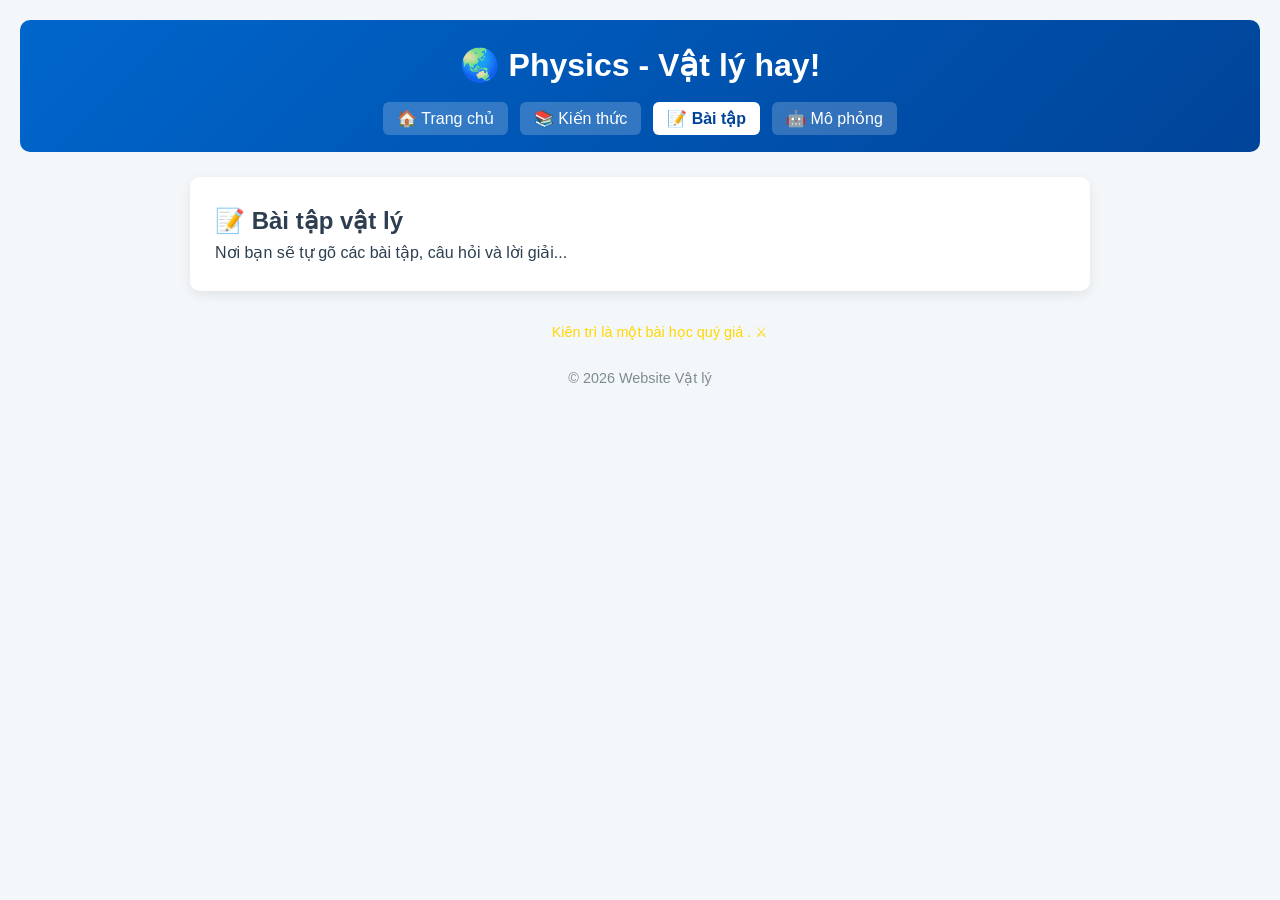
==== Baitap.html @ 43172069 "Add files via upload" ====
<!doctype html>
<html lang="vi">
  <head>
    <meta charset="UTF-8" />
    <meta name="viewport" content="width=device-width, initial-scale=1.0" />
    <title>Bài tập - Physics</title>
    <link rel="stylesheet" href="style.css" />
  </head>
  <body>
    <header>
      <h1>🌏 Physics - Vật lý hay!</h1>
      <nav>
        <ul>
          <li><a href="index.html">🏠 Trang chủ</a></li>
          <li><a href="Kienthuc.html">📚 Kiến thức</a></li>
          <li><a href="Baitap.html" class="active">📝 Bài tập</a></li>
          <li><a href="Mophong.html">🤖 Mô phỏng</a></li>
        </ul>
      </nav>
    </header>

    <main>
      <h2>📝 Bài tập vật lý</h2>
      <p>Nơi bạn sẽ tự gõ các bài tập, câu hỏi và lời giải...</p>
    </main>

    <footer>
      <pre style="color: gold">
          Kiên trì là một bài học quý giá . ⚔
      </pre>
      <p>© 2026 Website Vật lý</p>
    </footer>
  </body>
</html>
---- style.css ----
/* 1. BACKGROUND: Ảnh nền toàn trang */
body {
  background-image: url("images/hinhanh2.jpg"); /* Đường dẫn đến ảnh nền */
  background-size: cover; /* Ảnh phủ kín màn hình */
  background-position: center; /* Căn giữa ảnh */
  background-repeat: no-repeat; /* Không lặp lại ảnh */
  background-attachment: fixed; /* Ảnh cố định khi cuộn */
}
/* 1. RESET: Xóa khoảng cách mặc định của trình duyệt, giúp tính toán kích thước dễ hơn */
* {
  margin: 0; /* Xóa khoảng cách ngoài */
  padding: 0; /* Xóa khoảng cách trong */
  box-sizing: border-box; /* Tính toán kích thước bao gồm padding và border */
  font-family: "Segoe UI", Arial, sans-serif; /* Font chữ hiện đại, dễ đọc */
}

/* 2. BODY: Màu nền nhẹ, căn chỉnh font */
body {
  background-color: #f4f7fa; /* Màu nền sáng, dễ chịu */
  color: #2c3e50; /* Màu chữ tối, dễ đọc */
  line-height: 1.6; /* Khoảng cách giữa các dòng */
  padding: 20px; /* Khoảng cách xung quanh nội dung */
}

/* 3. HEADER: Khung chứa tiêu đề + menu */
header {
  background: linear-gradient(
    135deg,
    #0066cc,
    #004499
  ); /* Màu nền gradient từ xanh sáng đến xanh đậm */
  color: white; /* Màu chữ trắng nổi bật trên nền xanh */
  padding: 20px; /* Khoảng cách bên trong */
  text-align: center; /* Căn giữa nội dung */
  border-radius: 10px; /* Bo góc cho header */
  margin-bottom: 25px; /* Khoảng cách dưới header */
}

/* 4. NAV: Xếp menu ngang bằng Flexbox */
nav ul {
  list-style: none; /* Bỏ dấu chấm đầu dòng */
  display: flex; /* Chuyển danh sách thành hàng ngang */
  justify-content: center; /* Căn giữa */
  gap: 12px; /* Khoảng cách giữa các mục */
  flex-wrap: wrap; /* Tự xuống dòng nếu màn hình hẹp */
  margin-top: 15px; /* Khoảng cách trên so với tiêu đề */
}

/* 5. LINK: Trang trí liên kết */
nav a {
  text-decoration: none; /* Bỏ gạch chân */
  color: white; /* Màu chữ trắng */
  background: rgba(255, 255, 255, 0.2); /* Nền trắng mờ cho link */
  padding: 8px 14px; /* Khoảng cách bên trong */
  border-radius: 6px; /* Bo góc cho link */
  transition: 0.3s; /* Hiệu ứng mượt khi hover */
}

/* 6. HOVER & ACTIVE: Trạng thái khi rê chuột hoặc đang ở trang đó */
nav a:hover,
nav a.active {
  background: white; /* Nền trắng khi hover hoặc active */
  color: #004499; /* Màu chữ xanh đậm khi hover hoặc active */
  font-weight: bold; /* Chữ đậm khi hover hoặc active */
}

/* 7. MAIN: Khung chứa nội dung chính */
main {
  max-width: 900px; /* Giới hạn chiều rộng tối đa */
  margin: 0 auto; /* Căn giữa khung */
  background: white; /* Màu nền trắng */
  padding: 25px; /* Khoảng cách bên trong */
  border-radius: 10px; /* Bo góc */
  box-shadow: 0 4px 12px rgba(0, 0, 0, 0.08); /* Bóng nhẹ */
}

/* 8. FOOTER: Chân trang */
footer {
  text-align: center; /* Căn giữa */
  margin-top: 30px; /* Khoảng cách trên */
  color: #7f8c8d; /* Màu xám nhạt */
  font-size: 0.9rem; /* Kích thước chữ nhỏ hơn */
}
/* 1. HERO: Vùng chào mừng */
.hero {
  text-align: center; /* Căn giữa nội dung */
  padding: 60px 20px; /* Khoảng cách lớn để tạo ấn tượng */
  background: linear-gradient(
    135deg,
    #f0f8ff,
    #e6f2ff
  ); /* Màu nền gradient nhẹ nhàng */
  border-radius: 12px; /* Bo góc cho vùng hero */
  margin-bottom: 40px; /* Khoảng cách dưới hero */
}
.hero h1 {
  font-size: 2rem; /* Kích thước chữ lớn */
  margin-bottom: 10px; /* Khoảng cách dưới tiêu đề */
  color: #004499; /* Màu chữ xanh đậm */
}
.hero p {
  color: #555; /* Màu chữ xám đậm */
  font-size: 1.1rem; /* Kích thước chữ vừa phải */
  margin-bottom: 25px; /* Khoảng cách dưới mô tả */
}

/* 2. BUTTONS: Nút dẫn hành động */
.hero-buttons {
  display: flex;
  justify-content: center;
  gap: 15px;
  flex-wrap: wrap;
}
.btn {
  text-decoration: none;
  padding: 12px 24px;
  border-radius: 8px;
  font-weight: bold;
  transition:
    transform 0.2s,
    box-shadow 0.2s;
}
.btn.primary {
  background: #0066cc;
  color: white;
}
.btn.secondary {
  background: white;
  color: #0066cc;
  border: 2px solid #0066cc;
}
.btn:hover {
  transform: translateY(-3px);
  box-shadow: 0 4px 12px rgba(0, 0, 0, 0.15);
}

/* 3. FEATURES & CARDS: Lưới thẻ lựa chọn */
.features h2 {
  text-align: center;
  margin-bottom: 25px;
}
.card-grid {
  display: grid;
  grid-template-columns: repeat(auto-fit, minmax(250px, 1fr));
  gap: 20px;
}
.card {
  background: white;
  padding: 25px;
  border-radius: 10px;
  box-shadow: 0 2px 8px rgba(0, 0, 0, 0.08);
  text-decoration: none;
  color: #333;
  text-align: center;
  transition:
    transform 0.2s,
    box-shadow 0.2s;
  border: 1px solid #eee;
}
.card:hover {
  transform: translateY(-5px);
  box-shadow: 0 6px 16px rgba(0, 0, 0, 0.12);
}
.card-icon {
  font-size: 2.5rem;
  display: block;
  margin-bottom: 10px;
}
.card h3 {
  margin: 10px 0 5px;
  color: #004499;
}
.card p {
  font-size: 0.95rem;
  color: #666;
}
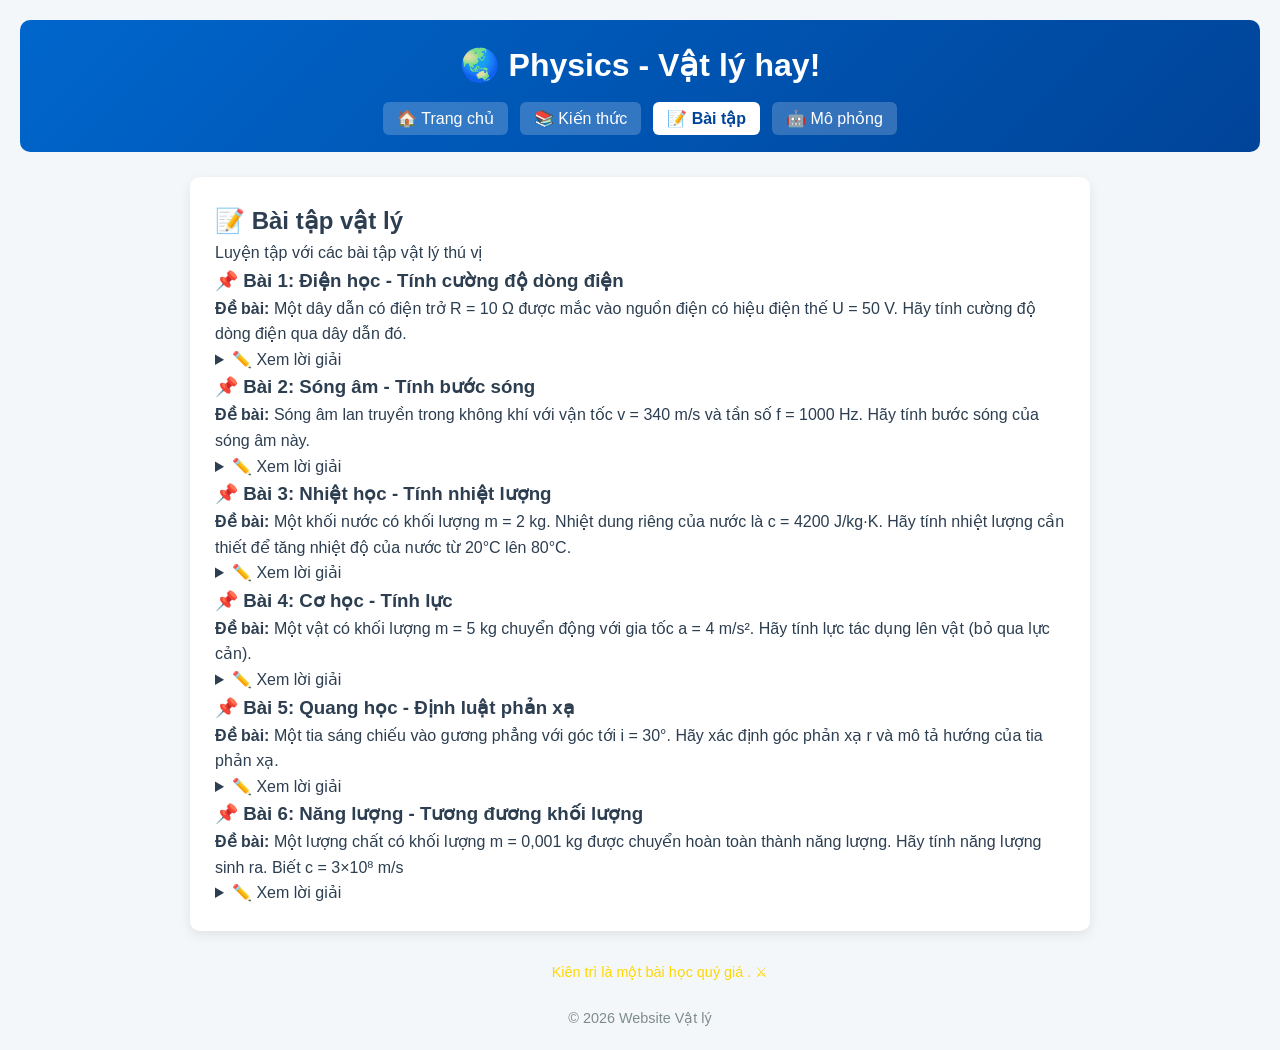
==== commit 84eef99b: "Update Bài tập page with 6 physics exercises and solutions" ====
--- a/Baitap.html
+++ b/Baitap.html
@@ -1,34 +1,122 @@
-<!doctype html>
-<html lang="vi">
-  <head>
-    <meta charset="UTF-8" />
-    <meta name="viewport" content="width=device-width, initial-scale=1.0" />
-    <title>Bài tập - Physics</title>
-    <link rel="stylesheet" href="style.css" />
-  </head>
-  <body>
-    <header>
-      <h1>🌏 Physics - Vật lý hay!</h1>
-      <nav>
-        <ul>
-          <li><a href="index.html">🏠 Trang chủ</a></li>
-          <li><a href="Kienthuc.html">📚 Kiến thức</a></li>
-          <li><a href="Baitap.html" class="active">📝 Bài tập</a></li>
-          <li><a href="Mophong.html">🤖 Mô phỏng</a></li>
-        </ul>
-      </nav>
-    </header>
-
-    <main>
-      <h2>📝 Bài tập vật lý</h2>
-      <p>Nơi bạn sẽ tự gõ các bài tập, câu hỏi và lời giải...</p>
-    </main>
-
-    <footer>
-      <pre style="color: gold">
-          Kiên trì là một bài học quý giá . ⚔
-      </pre>
-      <p>© 2026 Website Vật lý</p>
-    </footer>
-  </body>
-</html>
+<!doctype html>
+<html lang="vi">
+  <head>
+    <meta charset="UTF-8" />
+    <meta name="viewport" content="width=device-width, initial-scale=1.0" />
+    <title>Bài tập - Physics</title>
+    <link rel="stylesheet" href="style.css" />
+  </head>
+  <body>
+    <header>
+      <h1>🌏 Physics - Vật lý hay!</h1>
+      <nav>
+        <ul>
+          <li><a href="index.html">🏠 Trang chủ</a></li>
+          <li><a href="Kienthuc.html">📚 Kiến thức</a></li>
+          <li><a href="Baitap.html" class="active">📝 Bài tập</a></li>
+          <li><a href="Mophong.html">🤖 Mô phỏng</a></li>
+        </ul>
+      </nav>
+    </header>
+
+    <main>
+      <h2>📝 Bài tập vật lý</h2>
+      <p>Luyện tập với các bài tập vật lý thú vị</p>
+      
+      <div class="exercises-container">
+        <article class="exercise-card">
+          <h3>📌 Bài 1: Điện học - Tính cường độ dòng điện</h3>
+          <p><strong>Đề bài:</strong> Một dây dẫn có điện trở R = 10 Ω được mắc vào nguồn điện có hiệu điện thế U = 50 V. Hãy tính cường độ dòng điện qua dây dẫn đó.</p>
+          <details>
+            <summary>✏️ Xem lời giải</summary>
+            <div class="solution">
+              <p><strong>Lời giải:</strong></p>
+              <p>Áp dụng định luật Ohm: <em>U = I × R</em></p>
+              <p>Suy ra: <em>I = U / R = 50 / 10 = 5 A</em></p>
+              <p><strong>Đáp án:</strong> Cường độ dòng điện là 5 A</p>
+            </div>
+          </details>
+        </article>
+
+        <article class="exercise-card">
+          <h3>📌 Bài 2: Sóng âm - Tính bước sóng</h3>
+          <p><strong>Đề bài:</strong> Sóng âm lan truyền trong không khí với vận tốc v = 340 m/s và tần số f = 1000 Hz. Hãy tính bước sóng của sóng âm này.</p>
+          <details>
+            <summary>✏️ Xem lời giải</summary>
+            <div class="solution">
+              <p><strong>Lời giải:</strong></p>
+              <p>Áp dụng công thức sóng: <em>v = f × λ</em></p>
+              <p>Suy ra: <em>λ = v / f = 340 / 1000 = 0,34 m = 34 cm</em></p>
+              <p><strong>Đáp án:</strong> Bước sóng là 0,34 m hay 34 cm</p>
+            </div>
+          </details>
+        </article>
+
+        <article class="exercise-card">
+          <h3>📌 Bài 3: Nhiệt học - Tính nhiệt lượng</h3>
+          <p><strong>Đề bài:</strong> Một khối nước có khối lượng m = 2 kg. Nhiệt dung riêng của nước là c = 4200 J/kg·K. Hãy tính nhiệt lượng cần thiết để tăng nhiệt độ của nước từ 20°C lên 80°C.</p>
+          <details>
+            <summary>✏️ Xem lời giải</summary>
+            <div class="solution">
+              <p><strong>Lời giải:</strong></p>
+              <p>ΔT = 80 - 20 = 60 K</p>
+              <p>Áp dụng công thức: <em>Q = m × c × ΔT</em></p>
+              <p>Suy ra: <em>Q = 2 × 4200 × 60 = 504000 J = 504 kJ</em></p>
+              <p><strong>Đáp án:</strong> Nhiệt lượng cần thiết là 504 kJ</p>
+            </div>
+          </details>
+        </article>
+
+        <article class="exercise-card">
+          <h3>📌 Bài 4: Cơ học - Tính lực</h3>
+          <p><strong>Đề bài:</strong> Một vật có khối lượng m = 5 kg chuyển động với gia tốc a = 4 m/s². Hãy tính lực tác dụng lên vật (bỏ qua lực cản).</p>
+          <details>
+            <summary>✏️ Xem lời giải</summary>
+            <div class="solution">
+              <p><strong>Lời giải:</strong></p>
+              <p>Áp dụng định luật Newton thứ 2: <em>F = m × a</em></p>
+              <p>Suy ra: <em>F = 5 × 4 = 20 N</em></p>
+              <p><strong>Đáp án:</strong> Lực tác dụng lên vật là 20 N</p>
+            </div>
+          </details>
+        </article>
+
+        <article class="exercise-card">
+          <h3>📌 Bài 5: Quang học - Định luật phản xạ</h3>
+          <p><strong>Đề bài:</strong> Một tia sáng chiếu vào gương phẳng với góc tới i = 30°. Hãy xác định góc phản xạ r và mô tả hướng của tia phản xạ.</p>
+          <details>
+            <summary>✏️ Xem lời giải</summary>
+            <div class="solution">
+              <p><strong>Lời giải:</strong></p>
+              <p>Áp dụng định luật phản xạ: <em>i = r</em></p>
+              <p>Suy ra: <em>r = 30°</em></p>
+              <p>Tia phản xạ sẽ tạo với gương một góc bằng 30°, đối xứng với tia tới.</p>
+              <p><strong>Đáp án:</strong> Góc phản xạ r = 30°</p>
+            </div>
+          </details>
+        </article>
+
+        <article class="exercise-card">
+          <h3>📌 Bài 6: Năng lượng - Tương đương khối lượng</h3>
+          <p><strong>Đề bài:</strong> Một lượng chất có khối lượng m = 0,001 kg được chuyển hoàn toàn thành năng lượng. Hãy tính năng lượng sinh ra. Biết c = 3×10⁸ m/s</p>
+          <details>
+            <summary>✏️ Xem lời giải</summary>
+            <div class="solution">
+              <p><strong>Lời giải:</strong></p>
+              <p>Áp dụng công thức Einstein: <em>E = m × c²</em></p>
+              <p>Suy ra: <em>E = 0,001 × (3×10⁸)² = 0,001 × 9×10¹⁶ = 9×10¹³ J</em></p>
+              <p><strong>Đáp án:</strong> Năng lượng sinh ra là 9×10¹³ J</p>
+            </div>
+          </details>
+        </article>
+      </div>
+    </main>
+
+    <footer>
+      <pre style="color: gold">
+          Kiên trì là một bài học quý giá . ⚔
+      </pre>
+      <p>© 2026 Website Vật lý</p>
+    </footer>
+  </body>
+</html>
